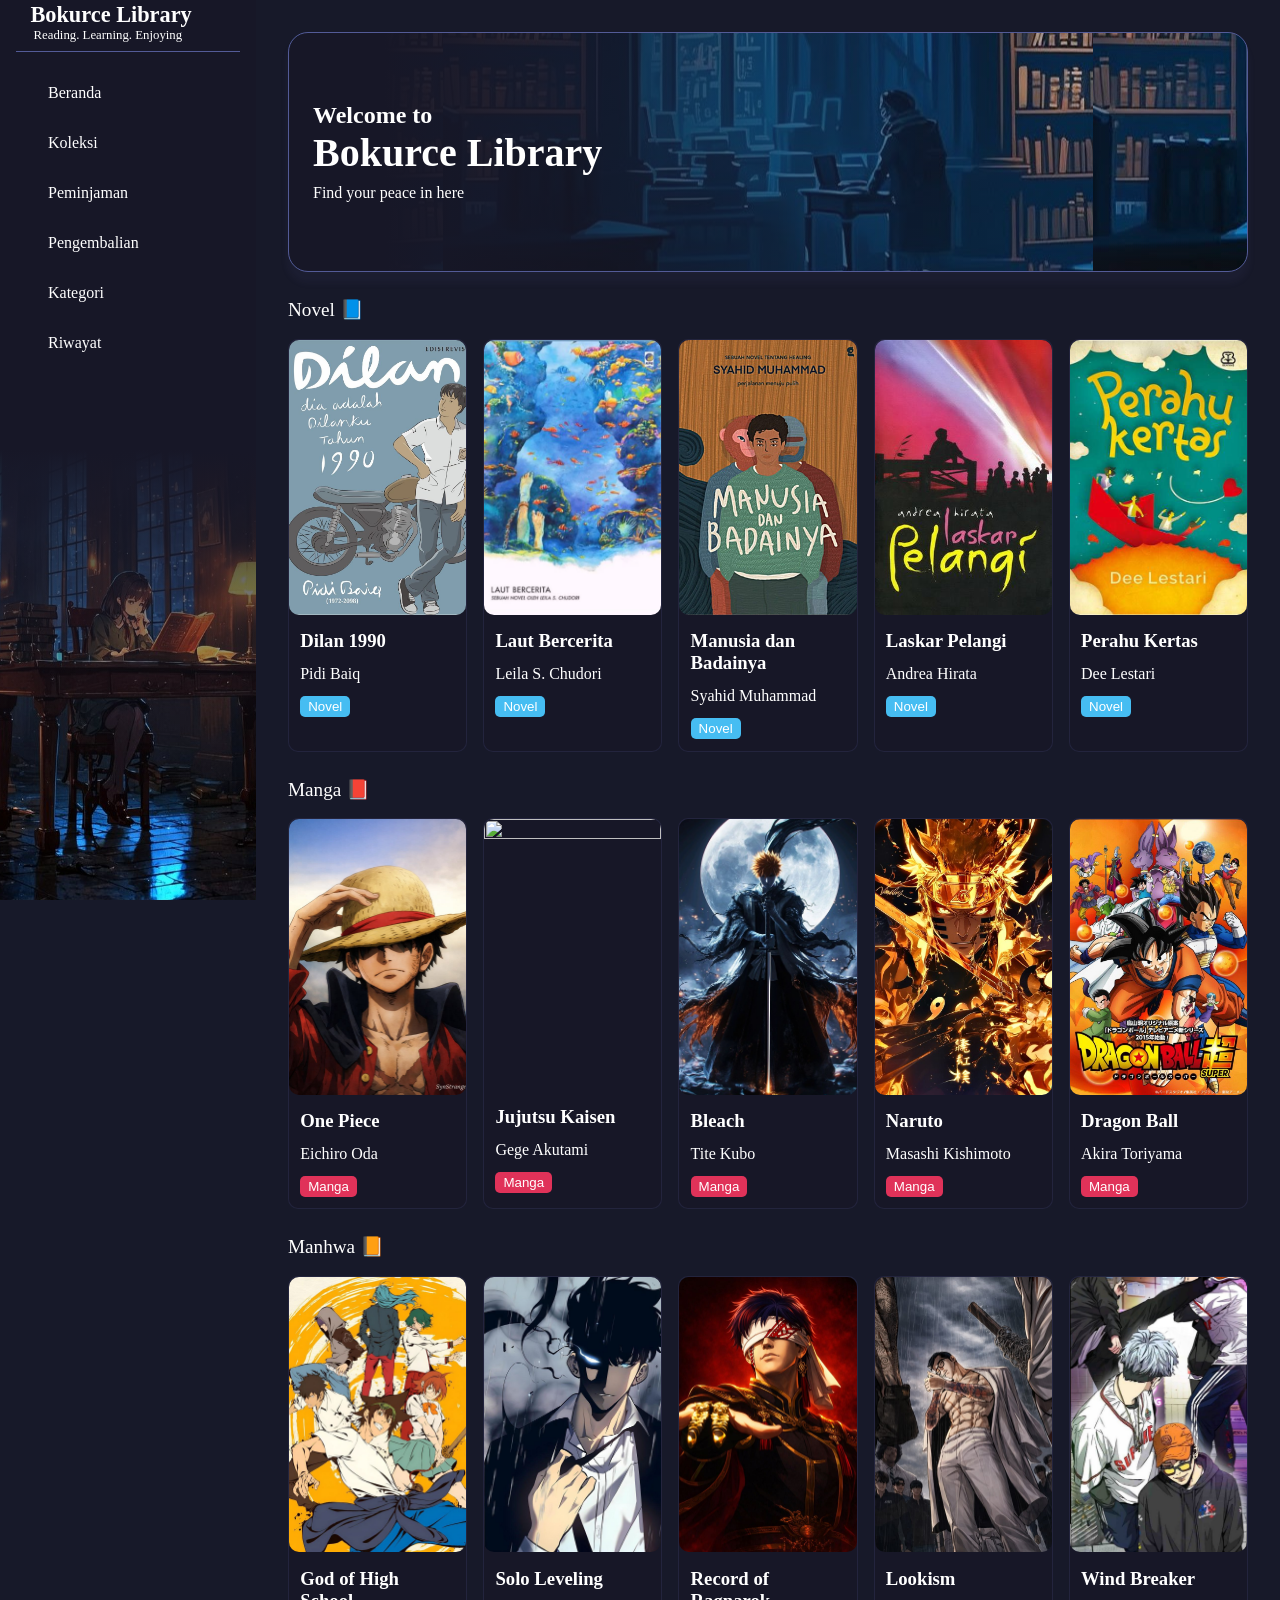
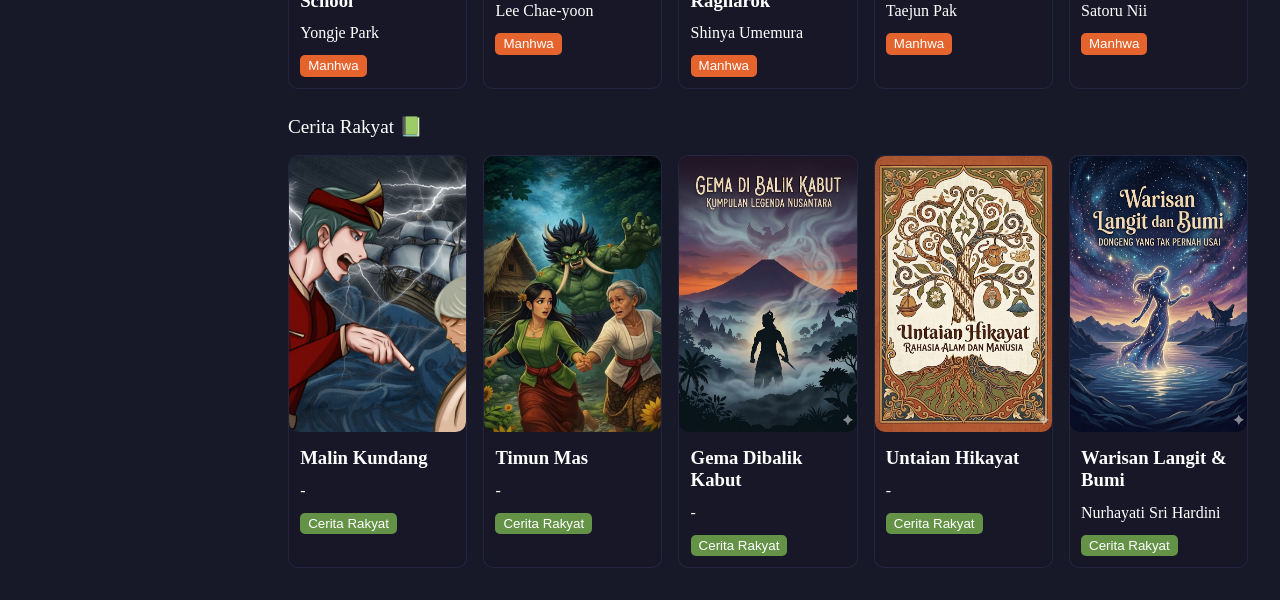
==== allBook.html @ d46ee90a "first push" ====
<!DOCTYPE html>
<html lang="en">

<head>
    <meta charset="UTF-8">
    <meta name="viewport" content="width=device-width, initial-scale=1.0">
    <title>All Book Bokurce Library</title>
    <link rel="stylesheet" href="https://cdn-uicons.flaticon.com/uicons-bold-rounded/css/uicons-bold-rounded.css">
    <link rel="stylesheet" href="https://cdn-uicons.flaticon.com/uicons-bold-straight/css/uicons-bold-straight.css">
    <link rel="stylesheet" href="https://cdn-uicons.flaticon.com/uicons-solid-rounded/css/uicons-solid-rounded.css">
    <link rel="stylesheet" href="https://cdn-uicons.flaticon.com/uicons-regular-rounded/css/uicons-regular-rounded.css">
    <link rel="stylesheet" href="https://cdn-uicons.flaticon.com/uicons-thin-rounded/css/uicons-thin-rounded.css">
    <link rel="stylesheet" href="style.css">
</head>

<body>
    <div class="sidebar">
        <div class="sidebar-wrapper">
            <div class="sidebar-title">
                <div class="sidebar-logo">
                    <i class="fi fi-rr-book-alt"></i>
                </div>
                <div class="sidebar-deskripsi">
                    <h2>Bokurce Library</h2>
                    <p>Reading. Learning. Enjoying</p>
                </div>
            </div>
        </div>
        <ul>
            <a href="index.html">
                <li>
                    <i class="fi fi-br-house-chimney"></i>
                    <span>Beranda</span>
                </li>
            </a>
            <a href="">
                <li>
                    <i class="fi fi-br-book-open-cover"></i>
                    <span>Koleksi</span>
                </li>
            </a>

            <a href="">
                <li>
                    <i class="fi fi-br-file-export"></i>
                    <span>Peminjaman</span>
                </li>
            </a>
            <a href="">
                <li>
                    <i class="fi fi-br-file-import"></i>
                    <span>Pengembalian</span>
                </li>
            </a>
            <a href="">
                <li>
                    <i class="fi fi-sr-star" style="color: rgb(255, 255, 255);"></i>
                    <span>Kategori</span>
                </li>
            </a>
            <a href="">
                <li>
                    <i class="fi fi-br-time-past"></i>
                    <span>Riwayat</span>
                </li>
            </a>
        </ul>
    </div>
    <div class="container second-container">
        <div class="hero">
            <div class="hero-text">
                <h2>Welcome to</h2>
                <h1>Bokurce Library</h1>
                <p>Find your peace in here</p>
            </div>
        </div>
        <div class="koleksi-terbaru">
            <br>
            <div class="kategori-nav">
                <div class="kategori-kiri">
                    <p>Novel 📘</p>
                </div>
            </div>
            <div class="koleksi-wrapper koleksi-wrapper-second">
                <div class="koleksi-card">
                    <div class="koleksi-img">
                        <img src="img/novel/dilan-1990.jpeg" alt="">
                    </div>
                    <div class="koleksi-deskripsi">
                        <h3>Dilan 1990</h3>
                        <p>Pidi Baiq</p>
                        <button class="novel-button">Novel</button>
                    </div>
                </div>
                <div class="koleksi-card">
                    <div class="koleksi-img">
                        <img src="img/novel/laut-bercerita.png" alt="">
                    </div>
                    <div class="koleksi-deskripsi">
                        <h3>Laut Bercerita</h3>
                        <p>Leila S. Chudori</p>
                        <button class="novel-button">Novel</button>
                    </div>
                </div>
                <div class="koleksi-card">
                    <div class="koleksi-img">
                        <img src="img/novel/manusa-dan-badannya.jpeg" alt="">
                    </div>
                    <div class="koleksi-deskripsi">
                        <h3>Manusia dan Badainya</h3>
                        <p>Syahid Muhammad</p>
                        <button class="novel-button">Novel</button>
                    </div>
                </div>
                <div class="koleksi-card">
                    <div class="koleksi-img">
                        <img src="img/novel/laskar-pelangi.jpeg" alt="">
                    </div>
                    <div class="koleksi-deskripsi">
                        <h3>Laskar Pelangi</h3>
                        <p>Andrea Hirata</p>
                        <button class="novel-button">Novel</button>
                    </div>
                </div>
                <div class="koleksi-card">
                    <div class="koleksi-img">
                        <img src="img/novel/perahu-kertas.jpeg" alt="">
                    </div>
                    <div class="koleksi-deskripsi">
                        <h3>Perahu Kertas</h3>
                        <p>Dee Lestari</p>
                        <button class="novel-button">Novel</button>
                    </div>
                </div>
            </div>
        </div>
        <div class="koleksi-terbaru">
            <br>
            <div class="kategori-nav">
                <div class="kategori-kiri">
                    <p>Manga 📕</p>
                </div>
            </div>
            <div class="koleksi-wrapper koleksi-wrapper-second">
                <div class="koleksi-card">
                    <div class="koleksi-img">
                        <img src="img/manga/one-piece.jpeg" alt="">
                    </div>
                    <div class="koleksi-deskripsi">
                        <h3>One Piece</h3>
                        <p>Eichiro Oda</p>
                        <button class="manga-button">Manga</button>
                    </div>
                </div>
                <div class="koleksi-card">
                    <div class="koleksi-img">
                        <img src="img/manga/jujutsu-kaisen.jpeg" alt="">
                    </div>
                    <div class="koleksi-deskripsi">
                        <h3>Jujutsu Kaisen</h3>
                        <p>Gege Akutami</p>
                        <button class="manga-button">Manga</button>
                    </div>
                </div>
                <div class="koleksi-card">
                    <div class="koleksi-img">
                        <img src="img/manga/bleach.jpeg" alt="">
                    </div>
                    <div class="koleksi-deskripsi">
                        <h3>Bleach</h3>
                        <p>Tite Kubo</p>
                        <button class="manga-button">Manga</button>
                    </div>
                </div>
                <div class="koleksi-card">
                    <div class="koleksi-img">
                        <img src="img/manga/naruto.jpeg" alt="">
                    </div>
                    <div class="koleksi-deskripsi">
                        <h3>Naruto</h3>
                        <p>Masashi Kishimoto</p>
                        <button class="manga-button">Manga</button>
                    </div>
                </div>
                <div class="koleksi-card">
                    <div class="koleksi-img">
                        <img src="img/manga/dragonball.jpg" alt="">
                    </div>
                    <div class="koleksi-deskripsi">
                        <h3>Dragon Ball</h3>
                        <p>Akira Toriyama</p>
                        <button class="manga-button">Manga</button>
                    </div>
                </div>
            </div>

        </div>
        <div class="koleksi-terbaru">
            <br>
            <div class="kategori-nav">
                <div class="kategori-kiri">
                    <p>Manhwa 📙</p>
                </div>
            </div>
            <div class="koleksi-wrapper koleksi-wrapper-second">
                <div class="koleksi-card">
                    <div class="koleksi-img">
                        <img src="img/manhwa/god-of-highschool.jpeg" alt="">
                    </div>
                    <div class="koleksi-deskripsi">
                        <h3>God of High School</h3>
                        <p>Yongje Park</p>
                        <button class="manhwa-button">Manhwa</button>
                    </div>
                </div>
                <div class="koleksi-card">
                    <div class="koleksi-img">
                        <img src="img/manhwa/solo-leveling.jpeg" alt="">
                    </div>
                    <div class="koleksi-deskripsi">
                        <h3>Solo Leveling</h3>
                        <p>Lee Chae-yoon</p>
                        <button class="manhwa-button">Manhwa</button>
                    </div>
                </div>
                <div class="koleksi-card">
                    <div class="koleksi-img">
                        <img src="img/manhwa/record-of-ragnarok.jpeg" alt="">
                    </div>
                    <div class="koleksi-deskripsi">
                        <h3>Record of Ragnarok</h3>
                        <p>Shinya Umemura</p>
                        <button class="manhwa-button">Manhwa</button>
                    </div>
                </div>
                <div class="koleksi-card">
                    <div class="koleksi-img">
                        <img src="img/manhwa/lookism.jpeg" alt="">
                    </div>
                    <div class="koleksi-deskripsi">
                        <h3>Lookism</h3>
                        <p>Taejun Pak</p>
                        <button class="manhwa-button">Manhwa</button>
                    </div>
                </div>
                <div class="koleksi-card">
                    <div class="koleksi-img">
                        <img src="img/manhwa/wind-breaker.jpeg" alt="">
                    </div>
                    <div class="koleksi-deskripsi">
                        <h3>Wind Breaker</h3>
                        <p>Satoru Nii</p>
                        <button class="manhwa-button">Manhwa</button>
                    </div>
                </div>
            </div>

        </div>
        <div class="koleksi-terbaru">
            <br>
            <div class="kategori-nav">
                <div class="kategori-kiri">
                    <p>Cerita Rakyat 📗</p>
                </div>
            </div>
            <div class="koleksi-wrapper koleksi-wrapper-second">
                <div class="koleksi-card">
                    <div class="koleksi-img">
                        <img src="img/cerita-rakyat/malin-kundang.jpeg" alt="">
                    </div>
                    <div class="koleksi-deskripsi">
                        <h3>Malin Kundang</h3>
                        <p>-</p>
                        <button class="cerita-rakyat-button">Cerita Rakyat</button>
                    </div>
                </div>
                <div class="koleksi-card">
                    <div class="koleksi-img">
                        <img src="img/cerita-rakyat/timun-mas.jpeg" alt="">
                    </div>
                    <div class="koleksi-deskripsi">
                        <h3>Timun Mas</h3>
                        <p>-</p>
                        <button class="cerita-rakyat-button">Cerita Rakyat</button>
                    </div>
                </div>
                <div class="koleksi-card">
                    <div class="koleksi-img">
                        <img src="img/cerita-rakyat/gema-dibalik-kabut.jpeg" alt="">
                    </div>
                    <div class="koleksi-deskripsi">
                        <h3>Gema Dibalik Kabut</h3>
                        <p>-</p>
                        <button class="cerita-rakyat-button">Cerita Rakyat</button>
                    </div>
                </div>
                <div class="koleksi-card">
                    <div class="koleksi-img">
                        <img src="img/cerita-rakyat/untaian-hikayat.jpeg" alt="">
                    </div>
                    <div class="koleksi-deskripsi">
                        <h3>Untaian Hikayat</h3>
                        <p>-</p>
                        <button class="cerita-rakyat-button">Cerita Rakyat</button>
                    </div>
                </div>
                <div class="koleksi-card">
                    <div class="koleksi-img">
                        <img src="img/cerita-rakyat/warisan-langit-dan-bumi.jpeg" alt="">
                    </div>
                    <div class="koleksi-deskripsi">
                        <h3>Warisan Langit & Bumi</h3>
                        <p>Nurhayati Sri Hardini </p>
                        <button class="cerita-rakyat-button">Cerita Rakyat</button>
                    </div>
                </div>
            </div>

        </div>
    </div>
</body>

</html>
---- style.css ----
* {
    margin: 0;
    padding: 0;
    box-sizing: border-box;
    color: white;
}

:root {
    --primary-color: #171929;
    --secondary-color: #171727;
    --third-color: #535b97;
    --fourth-color: #535b9714;
    --third-color-hover: #535b9731;
    --third-color-transparent: #535b9714;
    --novel-color: rgb(70, 189, 242);
    --cerita-rakyat-color: #649348;
    --manga: #E03259;
    --manhwa: #E5642E;
}

body {
    background-color: var(--primary-color);
    display: flex;
    margin-bottom: 2rem;
}

.sidebar {
    width: 16rem;
    padding: 1rem;
    height: 100vh;
    background-image: 
        linear-gradient(to top, rgba(0,0,0,0.0)10%, var(--secondary-color) 50%),
        url("img/bg/sidebar3.jpeg");
    background-size: cover;
    background-position: center;
    position: fixed;
    top: 0;
    left: 0;
}
.sidebar-title .sidebar-logo i {
    font-size: 3rem;
}
.sidebar-title .sidebar-deskripsi p{
    font-size: .8rem;
    margin-left: .2rem;
}

.sidebar-title .sidebar-deskripsi {
    margin-top: -.9rem;
    font-size: .93rem;
}
.sidebar-title {
    display: flex;
    margin: 0 auto ;
    padding-bottom: .5rem;
    display: flex;
    align-items: center;
    gap: .9rem;
    border-bottom: 1px solid var(--third-color);
}

.sidebar ul {
    margin-top: 1rem;
    list-style: none;
}

.sidebar ul li i {
    font-size: 1.5rem;
}
.sidebar ul li {
    padding: 1rem .5rem 1rem 1rem;
    display: flex;
    gap: 1rem;
    transition: .5s;
    -webkit-transition: .5s;
    -moz-transition: .5s;
    -ms-transition: .5s;
    -o-transition: .5s;
}
.sidebar ul li:hover {
    background-color: #ffffff2a;
    border-radius: 20px;
    -webkit-border-radius: 20px;
    -moz-border-radius: 20px;
    -ms-border-radius: 20px;
    -o-border-radius: 20px;
}

.sidebar ul li {
    display: flex;
    align-items: center;
}

a {
    text-decoration: none;
    color: rgb(255, 255, 255);
}

.container{
    width: 60rem;
    margin: 2rem 0 0 18rem;
}

.second-container {
    width: 100%;
    padding-right: 2rem;
}

.hero {
    width: 100%;
        background-image: 
        linear-gradient(to left, rgba(0,0,0,0.0), var(--secondary-color) 90% ),
        url("img/bg/sidebar\ img.jpeg");
    background-position: center;
    background-color: white;
    height: 15rem;
    display: flex;
    border: 1px solid var(--third-color);
    box-shadow: 0 10px 7px 1px var(--third-color-transparent);
    border-radius: 20px;
    align-items: center;
    justify-content: center;
    -webkit-border-radius: 20px;
    -moz-border-radius: 20px;
    -ms-border-radius: 20px;
    -o-border-radius: 20px;
}

.hero .hero-text {
    margin-right: auto ;
    padding-left: 1.5rem;
}

.hero .hero-text h1 {
    margin-bottom: .5rem;
    font-size: 2.5rem;
}
.kategori-buku {
    margin: 1.5rem 0;
}
.kategori-buku p {
    font-size: 1.3rem;
}

.kategori-kanan a{
    padding: .6rem;
    border: 1px solid var(--third-color-hover);
    border-radius: 20px;
    -webkit-border-radius: 20px;
    -moz-border-radius: 20px;
    -ms-border-radius: 20px;
    -o-border-radius: 20px;
}
.kategori-nav {
    display: flex;
    justify-content: space-between;
    margin: .5rem 0 1.1rem 0;
}

.kategori-kiri p{
    font-size: 1.2rem;
}

.kategori-kiri{
    display: flex;
    gap: .5rem;
    align-items: center ;
}
.kategori-card-wrapper {
    display: flex;
    gap: 1.5rem;
}
.kategori-card::before{
    content: '';
    position: absolute;
    background-image: radial-gradient( rgba(0,0,0,0.0)70%, rgba(9, 15, 40, 0.6) 100% ), url(img/manga/anime.jpeg);
    background-size: cover;
    background-position: center;
    width: 100%;
    height: 100%;
    z-index: -1;
    filter:brightness(.7);
    -webkit-filter:brightness(.7);
    border-radius: 20px;
    -webkit-border-radius: 20px;
    -moz-border-radius: 20px;
    -ms-border-radius: 20px;
    -o-border-radius: 20px;
}

.novel {
    background-size: cover;
    background-position: center;
    background-image: radial-gradient( rgba(0,0,0,0.0)50%, rgba(9, 15, 40, 0.6) 100% ),        url("img/novel/dilan.jpeg");
    border-radius: 20px;
    -webkit-border-radius: 20px;
    -moz-border-radius: 20px;
    -ms-border-radius: 20px;
    -o-border-radius: 20px;
}
.cerita-rakyat {
    background-size: cover;
    background-position: center;
    background-image: radial-gradient( rgba(0,0,0,0.0)50%, rgb(9, 15, 40) 100% ),        url("img/cerita-rakyat/malin-kundang.jpeg");
    border-radius: 20px;
    -webkit-border-radius: 20px;
    -moz-border-radius: 20px;
    -ms-border-radius: 20px;
    -o-border-radius: 20px;
}
.manhwa {
    background-size: cover;
    background-position: center;
    background-image: radial-gradient( rgba(0,0,0,0.0)30%, rgb(9, 15, 40) 100% ),        url("img/manhwa/solo-leveling.jpeg");
    border-radius: 20px;
    -webkit-border-radius: 20px;
    -moz-border-radius: 20px;
    -ms-border-radius: 20px;
    -o-border-radius: 20px;
}
.kategori-card {
    flex: 1;
    position: relative;
    aspect-ratio: 3/2.5;
}

.card-judul {
    display: flex;
    gap: .5rem;
    align-items: center;
    padding: .5rem 0 0 1rem;
}

.card-judul p {
    font-size: 1.4rem;
}

.deskripsi-judul-card p{
    font-size: .85rem;
}

.arrow{
    position: absolute;
    bottom: 1rem;
    left: 1rem;
}

.arrow i{
    width: 2.5rem;
    height: 2.5rem;
    font-size: 1.6rem;
    display: flex;
    align-items: center;
    justify-content: center;
    border-radius: 50%;
    background-color: rgba(255, 255, 255, 0.316);
    -webkit-border-radius: 50%;
    -moz-border-radius: 50%;
    -ms-border-radius: 50%;
    -o-border-radius: 50%;
}

.koleksi-wrapper {
    display: flex;
    gap: 1rem;
}
.koleksi-wrapper-second {
    flex:1;
}

.koleksi-wrapper-second .koleksi-card {
    width: 100%;
}

.koleksi-card {
    width: 13rem;
    background-color: var(--secondary-color);
    border: 1px solid var(--third-color-hover);
    border-radius: 10px;
    -webkit-border-radius: 10px;
    -moz-border-radius: 10px;
    -ms-border-radius: 10px;
    -o-border-radius: 10px;
}
.koleksi-card img {
    aspect-ratio: 9/14;
    width: 100%;
    object-fit: cover;
    border-radius: 10px;
    -webkit-border-radius: 10px;
    -moz-border-radius: 10px;
    -ms-border-radius: 10px;
    -o-border-radius: 10px;
}

.koleksi-deskripsi p {
    margin: .8rem 0;
}
.koleksi-deskripsi {
    padding: .7rem;
}

.koleksi-deskripsi button {
    border: none;
    padding: .2rem .5rem;
    border-radius: 5px;
    -webkit-border-radius: 5px;
    -moz-border-radius: 5px;
    -ms-border-radius: 5px;
    -o-border-radius: 5px;
}
.koleksi-deskripsi button.novel-button {
    background-color: var(--novel-color);
}

.koleksi-deskripsi button.cerita-rakyat-button {
    background-color: var(--cerita-rakyat-color);
}

.koleksi-deskripsi button.manga-button {
    background-color: var(--manga);
}

.koleksi-deskripsi button.manhwa-button {
    background-color: var(--manhwa); 
}

.rightside {
    width: 100%;
    padding: 2rem 1rem 0 ;
    display: flex;
    flex-direction: column;
    gap: 1rem;
}

.admin-card, .anggota-wrapper {
    width: 100%;
    background: linear-gradient(to left top, var(--secondary-color), var(--third-color-hover));
    border: 1px solid var(--third-color);
    border-radius: 10px;
    -webkit-border-radius: 10px;
    -moz-border-radius: 10px;
    -ms-border-radius: 10px;
    -o-border-radius: 10px;
    display: flex;
    flex-direction: column;
    gap: .5rem;
    padding: 1.5rem 1rem;
    align-items: center;
}

.anggota-wrapper {
    border: 1px solid var(--third-color);
}
.admin-title {
    display: flex;
    align-items: center;
    gap: .5rem;
    margin-right: auto;
    margin-bottom: 1.5rem;
}
.admin-card img {
    width: 8rem;
    height: 8rem;
    object-fit: cover;
    border-radius: 50%;
    -webkit-border-radius: 50%;
    -moz-border-radius: 50%;
    -ms-border-radius: 50%;
    -o-border-radius: 50%;
}

.anggota-title {
    display: flex;
    align-items: center;
    gap: .5rem;
    margin-right: auto;
    margin-bottom: 1.5rem;
    padding: 1.5rem 0 0 1rem;
}

.anggota-wrapper {
    align-items: start;
    padding: 0 0 1.5rem 0;
    position: sticky;
    top: 2rem;
}

.anggota-wrapper img{
    width: 4rem;
    height: 4rem;
    aspect-ratio: 1/1;
    object-fit: cover;
    border-radius: 50%;
    -webkit-border-radius: 50%;
    -moz-border-radius: 50%;
    -ms-border-radius: 50%;
    -o-border-radius: 50%;
}
.nama-anggota {
    display: flex;
    gap: .5rem;
    align-items: center;
}

.nama-anggota img{
    width: .9rem;
    height: .9rem;
}

.anggota-card {
    display: flex;
    width: 93%;
    margin: 0 auto;
    align-items: center;
    gap: 1rem;
    border: 2px solid var(--third-color-hover);
    border-radius: 15px;
    padding: .5rem;
    -webkit-border-radius: 15px;
    -moz-border-radius: 15px;
    -ms-border-radius: 15px;
    -o-border-radius: 15px;
}

.anggota-card-deskripsi  {
    display: flex;
    flex-direction: column;
    gap: .8rem;
    font-size: 1.1rem;
}


.anggota-card-deskripsi p{
    font-size: .8rem;
    font-weight: 600;
}
.active-logo img {
    width: 1rem;
    height: 1rem;
    object-fit: cover;
}

.hidden {
    display: none;
}
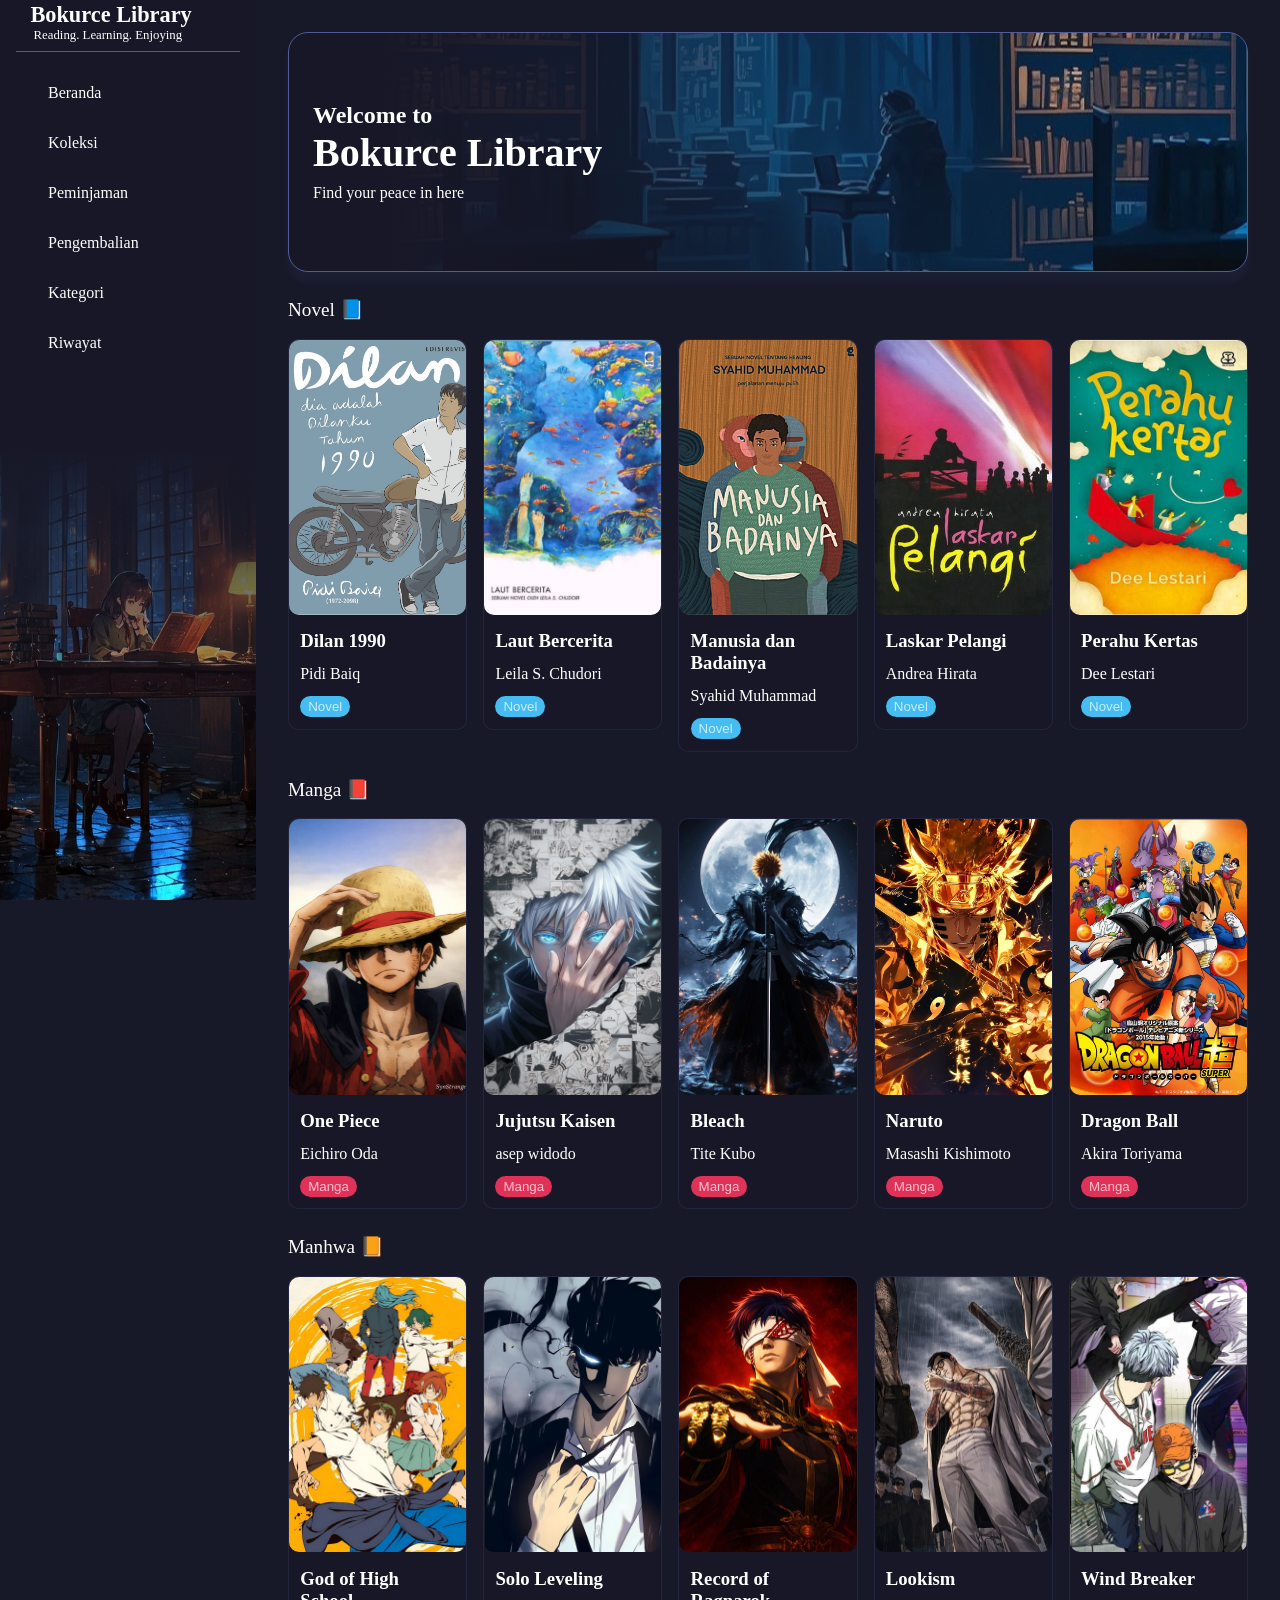
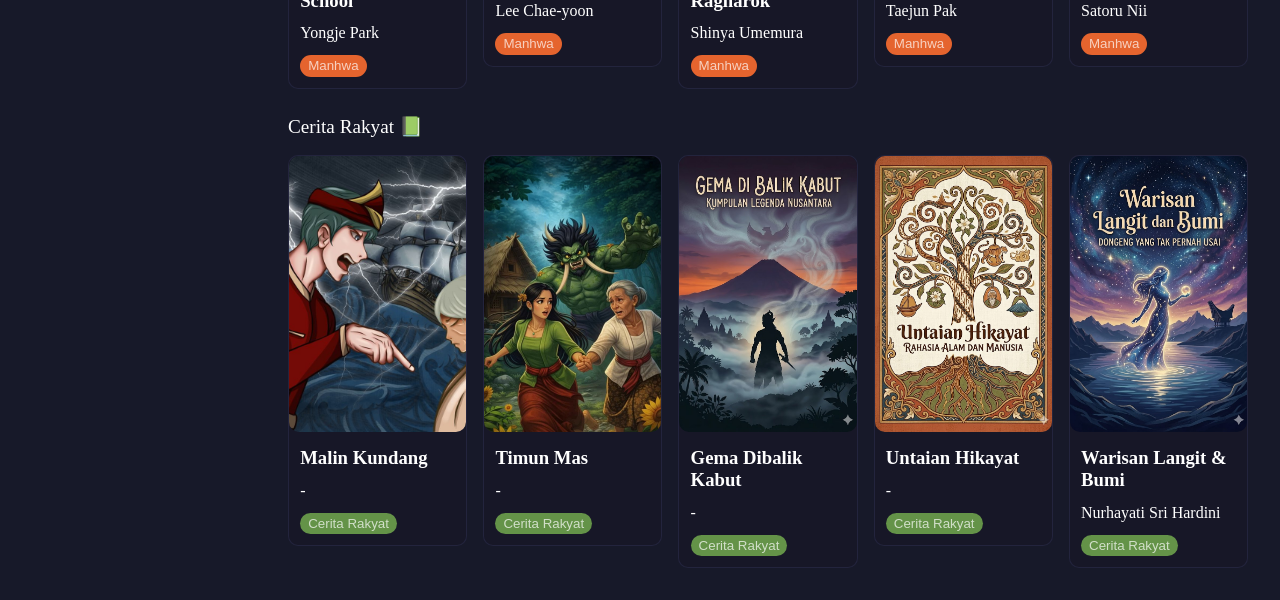
==== commit c4650fd0: "second one" ====
--- a/allBook.html
+++ b/allBook.html
@@ -82,7 +82,7 @@
                 </div>
             </div>
             <div class="koleksi-wrapper koleksi-wrapper-second">
-                <div class="koleksi-card">
+                <a href=""><div class="koleksi-card">
                     <div class="koleksi-img">
                         <img src="img/novel/dilan-1990.jpeg" alt="">
                     </div>
@@ -91,8 +91,8 @@
                         <p>Pidi Baiq</p>
                         <button class="novel-button">Novel</button>
                     </div>
-                </div>
-                <div class="koleksi-card">
+                </div></a>
+                <a href=""><div class="koleksi-card">
                     <div class="koleksi-img">
                         <img src="img/novel/laut-bercerita.png" alt="">
                     </div>
@@ -101,8 +101,8 @@
                         <p>Leila S. Chudori</p>
                         <button class="novel-button">Novel</button>
                     </div>
-                </div>
-                <div class="koleksi-card">
+                </div></a>
+                <a href=""><div class="koleksi-card">
                     <div class="koleksi-img">
                         <img src="img/novel/manusa-dan-badannya.jpeg" alt="">
                     </div>
@@ -111,8 +111,8 @@
                         <p>Syahid Muhammad</p>
                         <button class="novel-button">Novel</button>
                     </div>
-                </div>
-                <div class="koleksi-card">
+                </div></a>
+                <a href=""><div class="koleksi-card">
                     <div class="koleksi-img">
                         <img src="img/novel/laskar-pelangi.jpeg" alt="">
                     </div>
@@ -121,8 +121,8 @@
                         <p>Andrea Hirata</p>
                         <button class="novel-button">Novel</button>
                     </div>
-                </div>
-                <div class="koleksi-card">
+                </div></a>
+                <a href=""><div class="koleksi-card">
                     <div class="koleksi-img">
                         <img src="img/novel/perahu-kertas.jpeg" alt="">
                     </div>
@@ -131,8 +131,8 @@
                         <p>Dee Lestari</p>
                         <button class="novel-button">Novel</button>
                     </div>
-                </div>
-            </div>
+                </div></a>
+            </a>
         </div>
         <div class="koleksi-terbaru">
             <br>
@@ -142,7 +142,7 @@
                 </div>
             </div>
             <div class="koleksi-wrapper koleksi-wrapper-second">
-                <div class="koleksi-card">
+                <a href=""><div class="koleksi-card">
                     <div class="koleksi-img">
                         <img src="img/manga/one-piece.jpeg" alt="">
                     </div>
@@ -151,18 +151,18 @@
                         <p>Eichiro Oda</p>
                         <button class="manga-button">Manga</button>
                     </div>
-                </div>
-                <div class="koleksi-card">
-                    <div class="koleksi-img">
-                        <img src="img/manga/jujutsu-kaisen.jpeg" alt="">
+                </div></a>
+                <a href=""><div class="koleksi-card">
+                    <div class="koleksi-img">
+                        <img src="img/manga/Jujutsu-kaisen.jpeg" alt="">
                     </div>
                     <div class="koleksi-deskripsi">
                         <h3>Jujutsu Kaisen</h3>
-                        <p>Gege Akutami</p>
-                        <button class="manga-button">Manga</button>
-                    </div>
-                </div>
-                <div class="koleksi-card">
+                        <p>asep widodo</p>
+                        <button class="manga-button">Manga</button>
+                    </div>
+                </div></a>
+                <a href=""><div class="koleksi-card">
                     <div class="koleksi-img">
                         <img src="img/manga/bleach.jpeg" alt="">
                     </div>
@@ -171,8 +171,8 @@
                         <p>Tite Kubo</p>
                         <button class="manga-button">Manga</button>
                     </div>
-                </div>
-                <div class="koleksi-card">
+                </div></a>
+                <a href=""><div class="koleksi-card">
                     <div class="koleksi-img">
                         <img src="img/manga/naruto.jpeg" alt="">
                     </div>
@@ -181,8 +181,8 @@
                         <p>Masashi Kishimoto</p>
                         <button class="manga-button">Manga</button>
                     </div>
-                </div>
-                <div class="koleksi-card">
+                </div></a>
+                <a href=""><div class="koleksi-card">
                     <div class="koleksi-img">
                         <img src="img/manga/dragonball.jpg" alt="">
                     </div>
@@ -191,9 +191,7 @@
                         <p>Akira Toriyama</p>
                         <button class="manga-button">Manga</button>
                     </div>
-                </div>
-            </div>
-
+                </div></a>
         </div>
         <div class="koleksi-terbaru">
             <br>
@@ -203,7 +201,7 @@
                 </div>
             </div>
             <div class="koleksi-wrapper koleksi-wrapper-second">
-                <div class="koleksi-card">
+                <a href=""><div class="koleksi-card">
                     <div class="koleksi-img">
                         <img src="img/manhwa/god-of-highschool.jpeg" alt="">
                     </div>
@@ -212,8 +210,8 @@
                         <p>Yongje Park</p>
                         <button class="manhwa-button">Manhwa</button>
                     </div>
-                </div>
-                <div class="koleksi-card">
+                </div></a>
+                <a href=""><div class="koleksi-card">
                     <div class="koleksi-img">
                         <img src="img/manhwa/solo-leveling.jpeg" alt="">
                     </div>
@@ -222,8 +220,8 @@
                         <p>Lee Chae-yoon</p>
                         <button class="manhwa-button">Manhwa</button>
                     </div>
-                </div>
-                <div class="koleksi-card">
+                </div></a>
+                <a href=""><div class="koleksi-card">
                     <div class="koleksi-img">
                         <img src="img/manhwa/record-of-ragnarok.jpeg" alt="">
                     </div>
@@ -232,8 +230,8 @@
                         <p>Shinya Umemura</p>
                         <button class="manhwa-button">Manhwa</button>
                     </div>
-                </div>
-                <div class="koleksi-card">
+                </div></a>
+                <a href=""><div class="koleksi-card">
                     <div class="koleksi-img">
                         <img src="img/manhwa/lookism.jpeg" alt="">
                     </div>
@@ -242,8 +240,8 @@
                         <p>Taejun Pak</p>
                         <button class="manhwa-button">Manhwa</button>
                     </div>
-                </div>
-                <div class="koleksi-card">
+                </div></a>
+                <a href=""><div class="koleksi-card">
                     <div class="koleksi-img">
                         <img src="img/manhwa/wind-breaker.jpeg" alt="">
                     </div>
@@ -252,9 +250,9 @@
                         <p>Satoru Nii</p>
                         <button class="manhwa-button">Manhwa</button>
                     </div>
-                </div>
-            </div>
-
+                </div></a>
+            </a>
+        </div>
         </div>
         <div class="koleksi-terbaru">
             <br>
@@ -264,7 +262,7 @@
                 </div>
             </div>
             <div class="koleksi-wrapper koleksi-wrapper-second">
-                <div class="koleksi-card">
+                <a href=""><div class="koleksi-card">
                     <div class="koleksi-img">
                         <img src="img/cerita-rakyat/malin-kundang.jpeg" alt="">
                     </div>
@@ -273,8 +271,8 @@
                         <p>-</p>
                         <button class="cerita-rakyat-button">Cerita Rakyat</button>
                     </div>
-                </div>
-                <div class="koleksi-card">
+                </div></a>
+                <a href=""><div class="koleksi-card">
                     <div class="koleksi-img">
                         <img src="img/cerita-rakyat/timun-mas.jpeg" alt="">
                     </div>
@@ -283,8 +281,8 @@
                         <p>-</p>
                         <button class="cerita-rakyat-button">Cerita Rakyat</button>
                     </div>
-                </div>
-                <div class="koleksi-card">
+                </div></a>
+                <a href=""><div class="koleksi-card">
                     <div class="koleksi-img">
                         <img src="img/cerita-rakyat/gema-dibalik-kabut.jpeg" alt="">
                     </div>
@@ -293,8 +291,8 @@
                         <p>-</p>
                         <button class="cerita-rakyat-button">Cerita Rakyat</button>
                     </div>
-                </div>
-                <div class="koleksi-card">
+                </div></a>
+                <a href=""><div class="koleksi-card">
                     <div class="koleksi-img">
                         <img src="img/cerita-rakyat/untaian-hikayat.jpeg" alt="">
                     </div>
@@ -303,8 +301,8 @@
                         <p>-</p>
                         <button class="cerita-rakyat-button">Cerita Rakyat</button>
                     </div>
-                </div>
-                <div class="koleksi-card">
+                </div></a>
+                <a href=""><div class="koleksi-card">
                     <div class="koleksi-img">
                         <img src="img/cerita-rakyat/warisan-langit-dan-bumi.jpeg" alt="">
                     </div>
@@ -313,8 +311,8 @@
                         <p>Nurhayati Sri Hardini </p>
                         <button class="cerita-rakyat-button">Cerita Rakyat</button>
                     </div>
-                </div>
-            </div>
+                </div></a>
+            </a>
 
         </div>
     </div>
--- a/style.css
+++ b/style.css
@@ -7,15 +7,19 @@
 
 :root {
     --primary-color: #171929;
+    --fifth-color: #111929;
     --secondary-color: #171727;
+    --sixth-color: #171722;
     --third-color: #535b97;
     --fourth-color: #535b9714;
+    --seventh-color: #15162138;
     --third-color-hover: #535b9731;
     --third-color-transparent: #535b9714;
     --novel-color: rgb(70, 189, 242);
     --cerita-rakyat-color: #649348;
     --manga: #E03259;
     --manhwa: #E5642E;
+    --blue-text : #5da1ff;
 }
 
 body {
@@ -23,6 +27,7 @@
     display: flex;
     margin-bottom: 2rem;
 }
+
 
 .sidebar {
     width: 16rem;
@@ -262,18 +267,22 @@
 
 .koleksi-wrapper {
     display: flex;
-    gap: 1rem;
+    gap: 1rem;  
 }
 .koleksi-wrapper-second {
     flex:1;
 }
+.koleksi-wrapper-second a {
+  display: block; 
+  width: 100%;
+}
 
 .koleksi-wrapper-second .koleksi-card {
     width: 100%;
 }
 
 .koleksi-card {
-    width: 13rem;
+    width: 10rem;
     background-color: var(--secondary-color);
     border: 1px solid var(--third-color-hover);
     border-radius: 10px;
@@ -300,31 +309,34 @@
     padding: .7rem;
 }
 
-.koleksi-deskripsi button {
+.koleksi-deskripsi button, .card-kanan button, .button-grup {
     border: none;
     padding: .2rem .5rem;
-    border-radius: 5px;
-    -webkit-border-radius: 5px;
-    -moz-border-radius: 5px;
-    -ms-border-radius: 5px;
-    -o-border-radius: 5px;
-}
-.koleksi-deskripsi button.novel-button {
+    border-radius: 20px;
+    color: rgba(255, 255, 255, 0.7);
+    -webkit-border-radius: 20px;
+    -moz-border-radius: 20px;
+    -ms-border-radius: 20px;
+    -o-border-radius: 20px;
+}
+ button.novel-button {
     background-color: var(--novel-color);
 }
 
-.koleksi-deskripsi button.cerita-rakyat-button {
+ button.cerita-rakyat-button {
     background-color: var(--cerita-rakyat-color);
 }
 
-.koleksi-deskripsi button.manga-button {
+ button.manga-button {
     background-color: var(--manga);
 }
-
-.koleksi-deskripsi button.manhwa-button {
+ button.manhwa-button {
     background-color: var(--manhwa); 
 }
 
+
+
+/* $rightside section */
 .rightside {
     width: 100%;
     padding: 2rem 1rem 0 ;
@@ -354,7 +366,7 @@
 }
 .admin-title {
     display: flex;
-    align-items: center;
+    align-items: center;    
     gap: .5rem;
     margin-right: auto;
     margin-bottom: 1.5rem;
@@ -445,3 +457,178 @@
     display: none;
 }
 
+.buku-personal-wrapper {
+    background-color: var(--fourth-color);
+    border-top:2px solid var(--third-color-hover);
+    border-left:1px solid var(--third-color-hover);
+    border-right:1px solid var(--third-color-hover);
+    box-shadow: 0 3px 30px 1px var(--third-color-transparent);
+    width: auto;
+    border-radius: 20px;
+    -webkit-border-radius: 20px;
+    -moz-border-radius: 20px;
+    -ms-border-radius: 20px;
+    -o-border-radius: 20px;
+}
+
+.buku-personal-wrapper .button-header {
+    padding: .6rem .9rem;
+    margin: 1rem 0 1rem 1rem;
+    background-color: transparent;
+    border: none;
+    cursor: pointer;
+}
+
+.buku-personal-wrapper .button-header a {
+    display: flex;
+    gap: .4rem;
+}
+
+.buku-personal-wrapper .button-header {
+    width: 100%;
+    padding: 1rem;
+}
+
+.personal-card, .buku-personal-bawah-content   {
+    display: flex;
+    margin: 1rem 2rem ;
+    padding: 1.5rem ;
+    border-radius: 13px;
+    height: auto;
+    background-color: var(--seventh-color);
+    -webkit-border-radius: 13px;
+    -moz-border-radius: 13px;
+    -ms-border-radius: 13px;
+    border: 1.5px solid var(--third-color-hover);
+    -o-border-radius: 13px;
+}
+
+.personal-card .img {
+    width: 15rem;
+}
+
+.personal-card .img img {
+    width: 100%;
+    aspect-ratio: 2.2/3;
+    object-fit: cover;
+    border-radius: 20px;
+    -webkit-border-radius: 20px;
+    -moz-border-radius: 20px;
+    -ms-border-radius: 20px;
+    -o-border-radius: 20px;
+    border: 1px solid var(--third-color);
+    box-shadow: 0 5px 10px 2px var(--third-color-hover);
+}
+.personal-card .card-kanan {
+    flex: 3;
+    display: flex;
+    flex-direction: column;
+    justify-content: space-between;
+}
+
+.card-kanan-atas {
+    display: flex;
+    height: auto;
+    align-items: flex-start ;
+}
+
+.card-kanan-atas-kanan {
+    width: 20rem;
+    background-color: var(--third-color-transparent);
+    padding: 2rem 1.5rem;
+    border-radius: 15px;
+    -webkit-border-radius: 15px;
+    -moz-border-radius: 15px;
+    -ms-border-radius: 15px;    
+    -o-border-radius: 15px;
+}
+
+.card-kanan-atas-title {
+    display: flex;
+    gap: .6rem;
+}
+
+.card-kanan-atas-kanan span {
+    font-size: .6rem;
+}
+
+.card-kanan-atas-kiri {
+    padding:0 2rem;
+}
+.card-kanan-atas-kiri h1 {
+    margin: 1rem 0;
+}
+
+.card-kanan-atas-kanan .status {
+    margin-bottom: .5rem;
+}
+
+.blue-text {
+    color: var(--blue-text);
+    padding-bottom: 1rem;
+    margin-bottom: 1rem;
+    border-bottom: 2px solid var(--third-color-hover);
+}
+
+.card-kanan-bawah {
+    position: relative;
+    padding: 0 0 0 2rem;
+    display: flex;
+    gap: 1rem;
+
+}
+.card-kanan-bawah button {
+    font-size: 1.1rem;
+    padding: 1rem ;
+    background-color: transparent;
+    border: 1px solid var(--third-color);
+    border-radius:12px;
+    -webkit-border-radius:12px;
+    -moz-border-radius:12px;
+    -ms-border-radius:12px;
+    -o-border-radius:12px;
+    flex: 1;
+    cursor: pointer;
+    display: flex;
+    justify-content: center;
+    gap: .7rem;
+}
+
+.card-kanan-bawah button:first-child, .card-kanan-bawah button:last-child {
+    background-color: var(--third-color);
+}
+
+.buku-personal-bawah {
+    padding-bottom: 3rem;
+}
+.buku-personal-bawah-content {
+    flex-direction: column;
+}
+
+.buku-personal-bawah-title {
+    margin: 2rem 0 0 2rem;
+    display: flex;
+    gap: .5rem;
+    align-items: center;
+}
+.buku-personal-bawah-card {
+    display: flex;
+    justify-content: space-between;
+}
+
+.bpb-kiri {
+    display: flex;
+    gap: 1rem;
+}
+
+
+.bpb-kanan {
+    gap: .3rem ;
+    display: flex;
+    align-items: center;
+}
+
+.bpb-kanan i {
+    font-size: .8rem;
+    padding-top: .2rem;
+}
